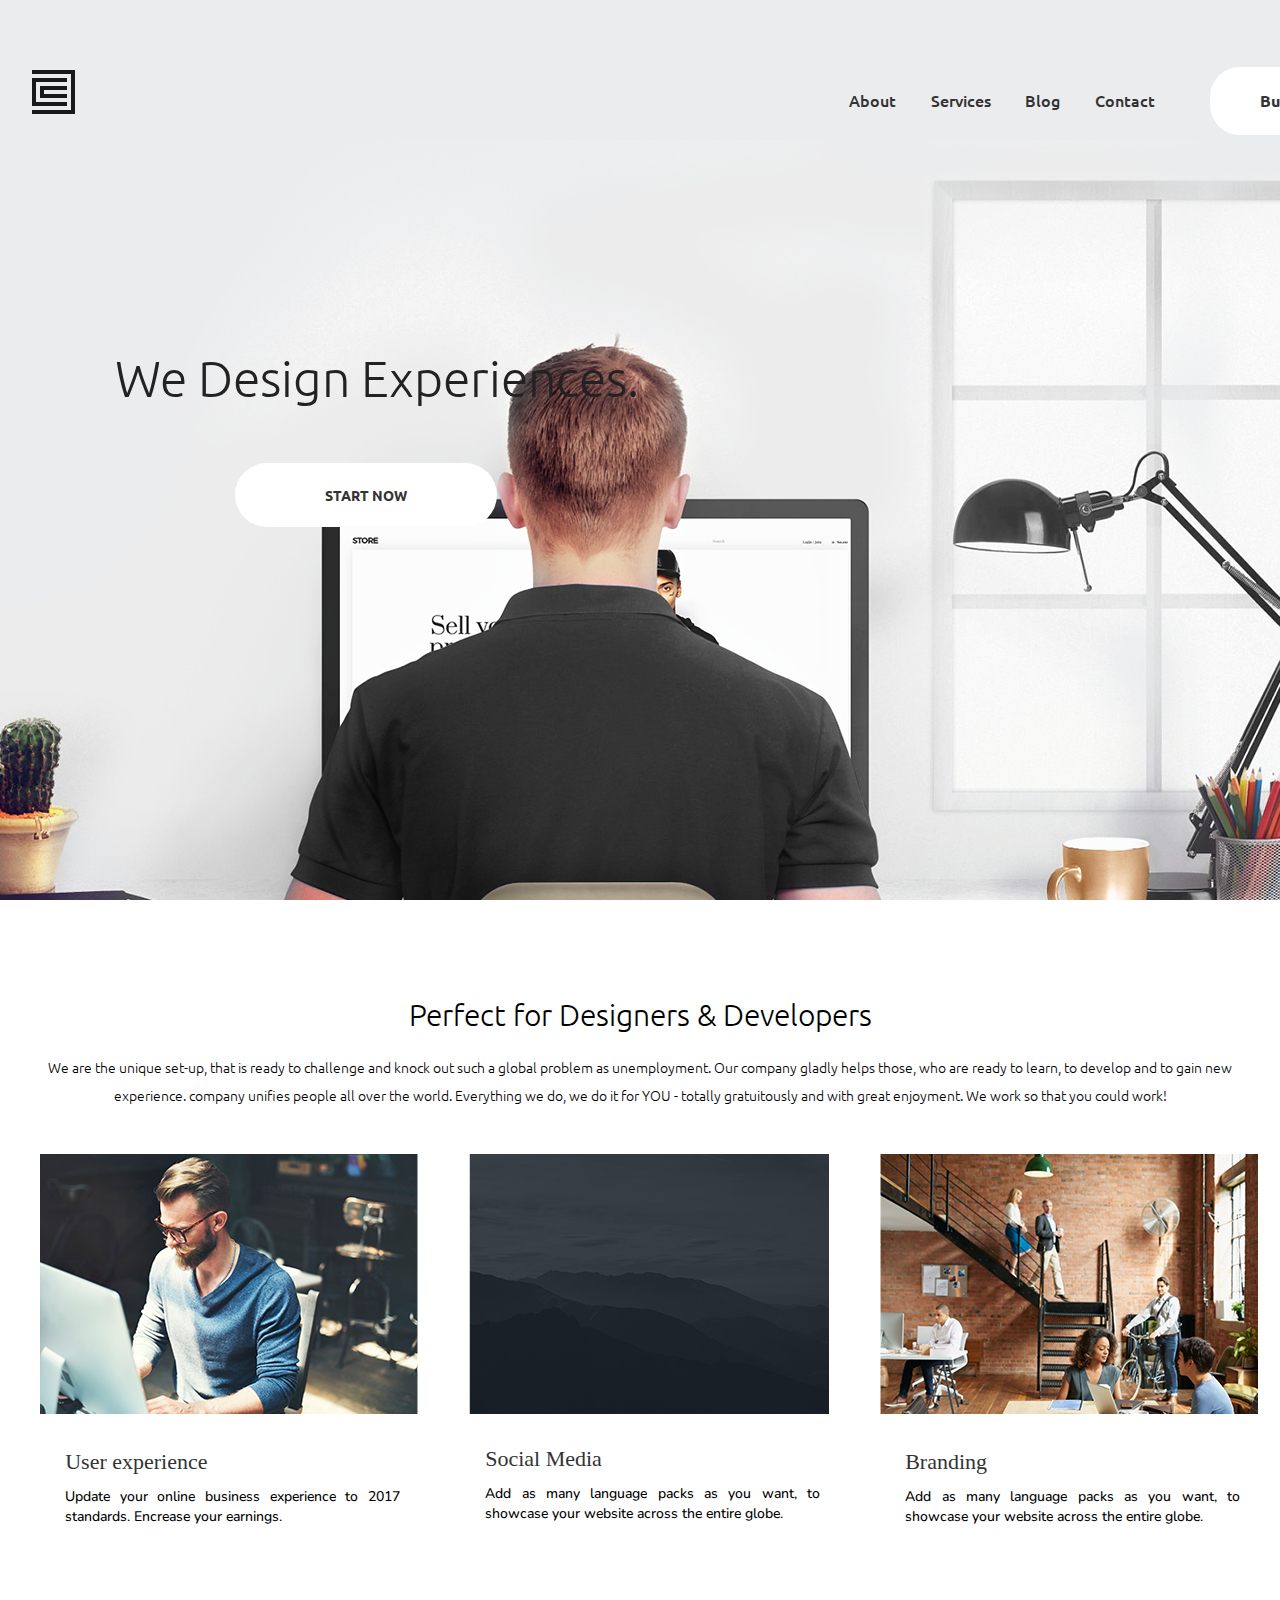
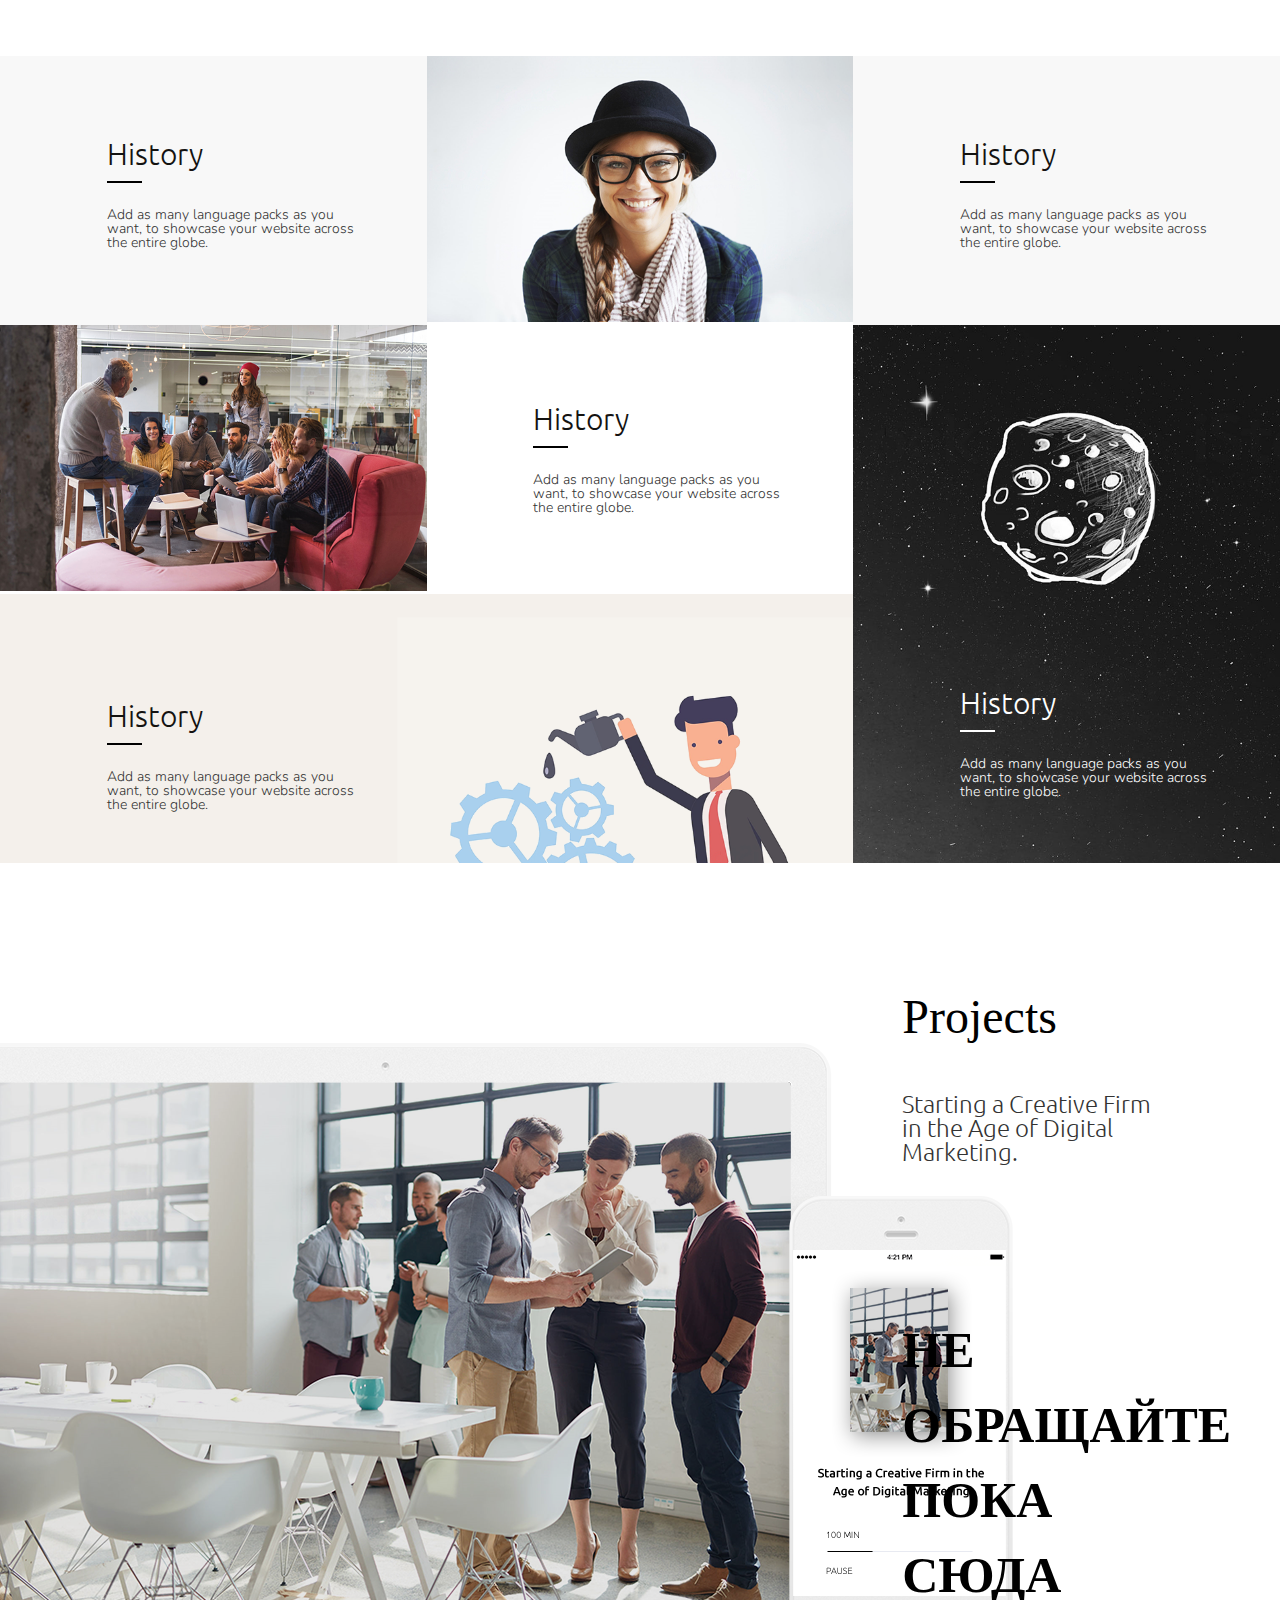
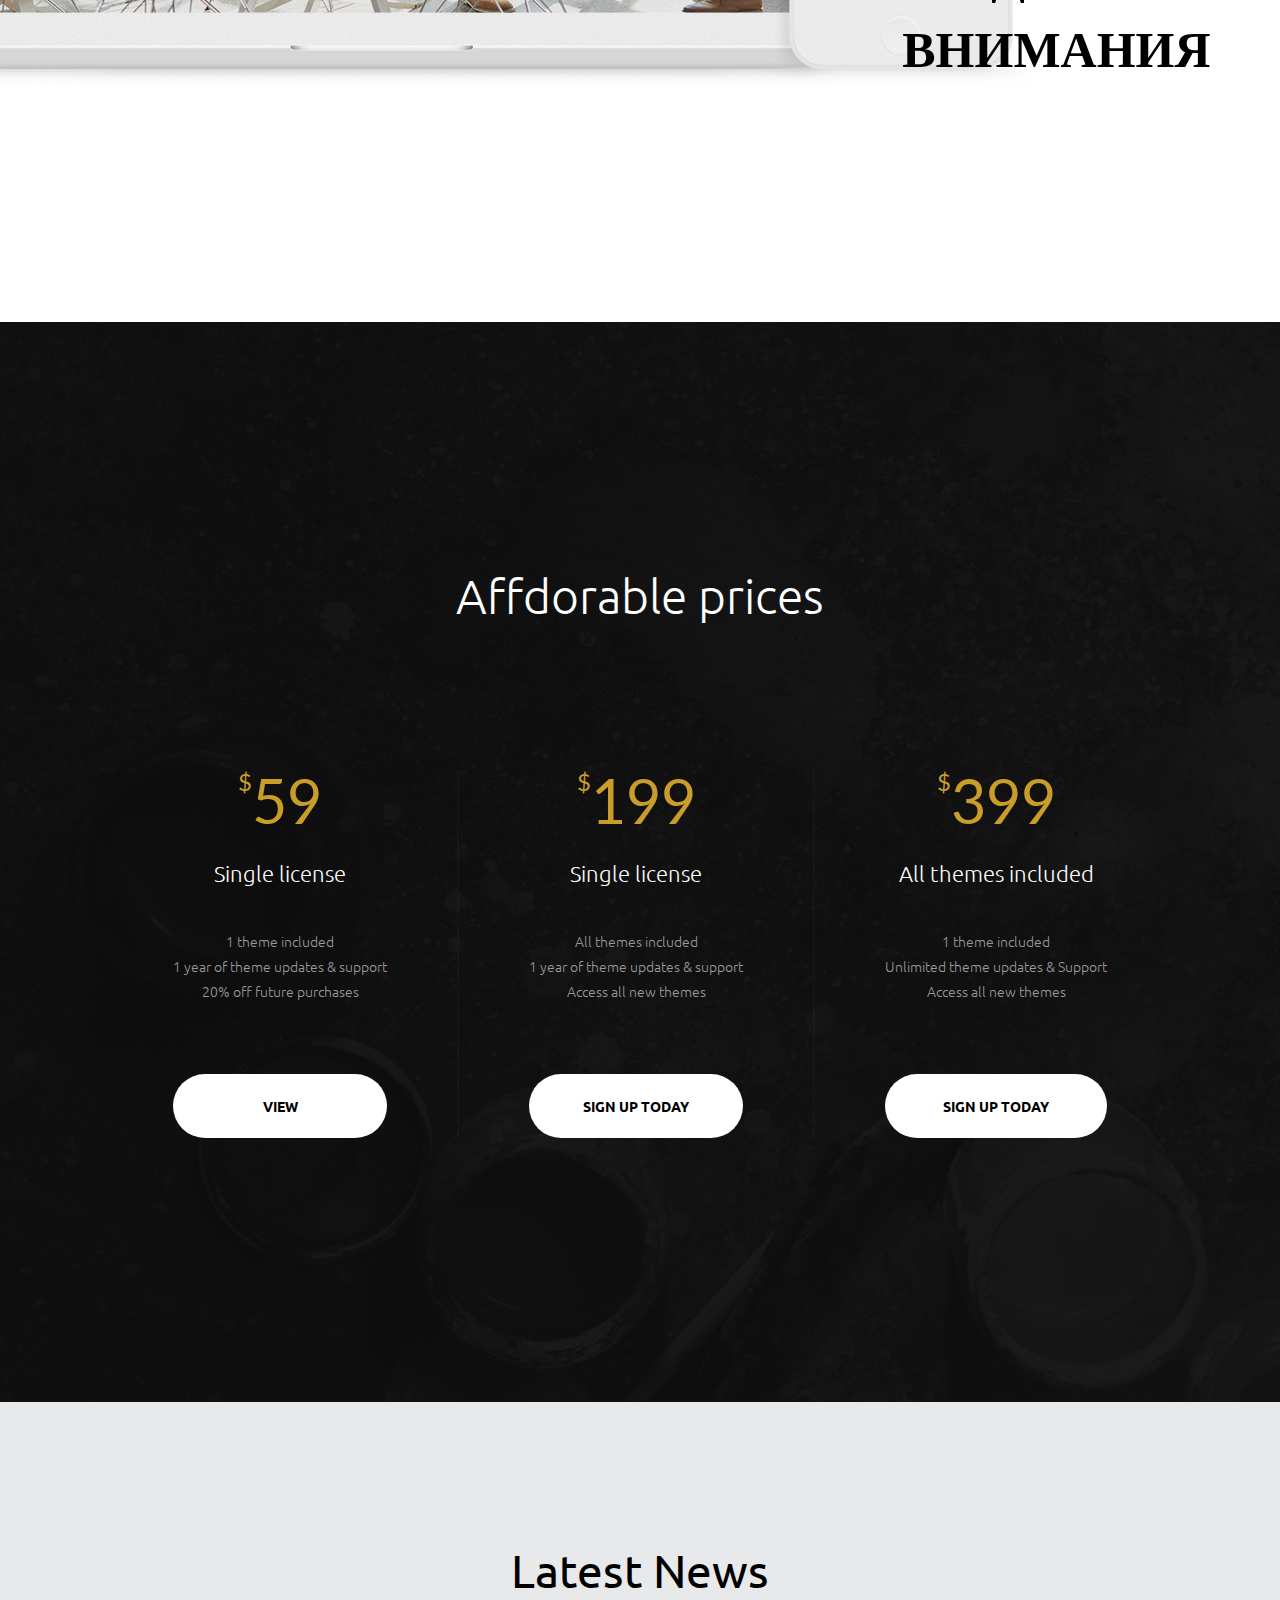
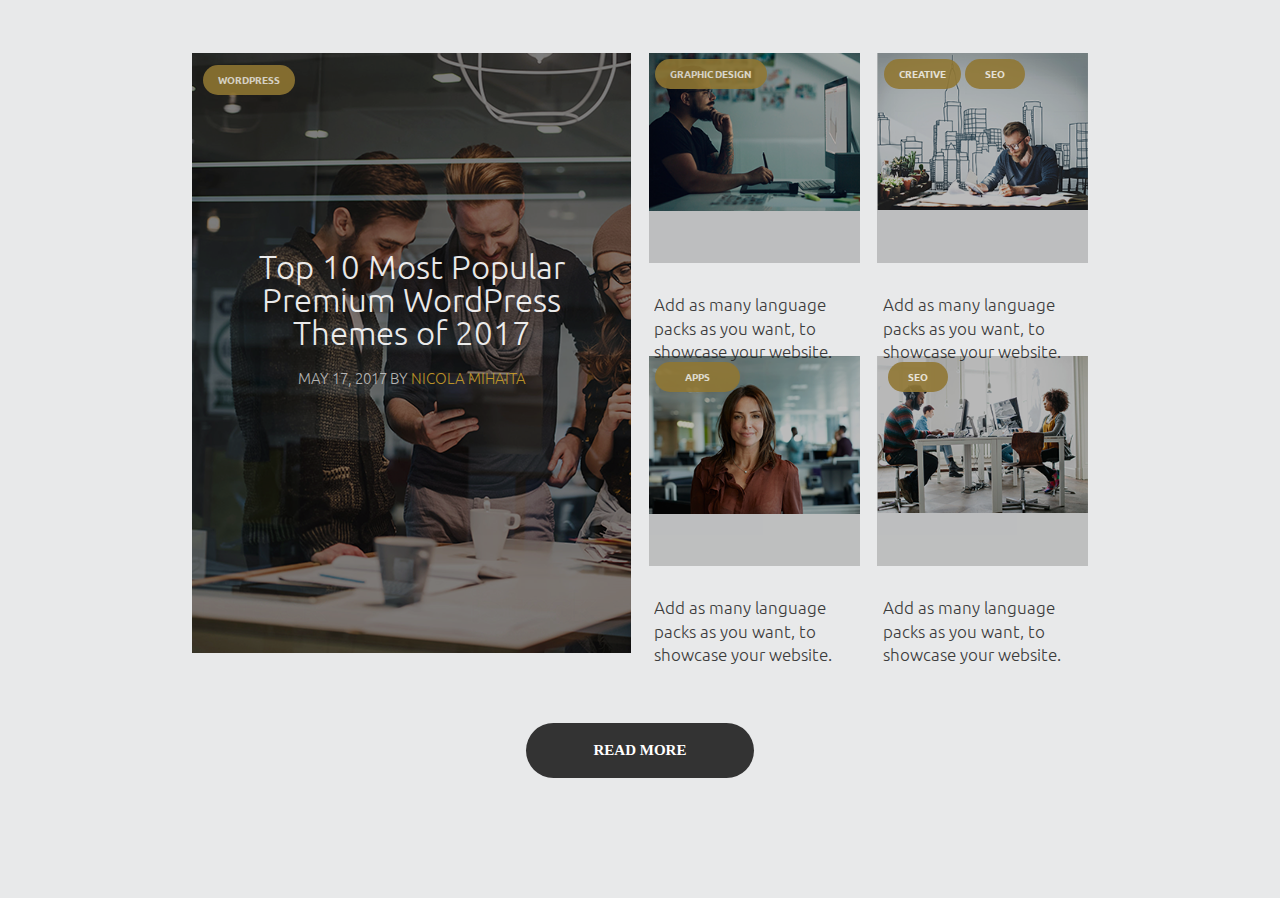
==== HM7/index.html @ 52993ed0 "Add files via upload" ====
<!DOCTYPE html>
<html lang="en">
<head>
    <meta charset="UTF-8">
    <meta name="viewport" content="width=device-width, initial-scale=1.0">
    <meta http-equiv="X-UA-Compatible" content="ie=edge">
    <title>HM6</title>
    <link rel="stylesheet" href="./style.css">
    <link rel="stylesheet" href="./fonts/trajanpro/trajanpro.css">
    <link href="https://fonts.googleapis.com/css?family=Lato:300|Nunito:300,400|Open+Sans:400,600|Ubuntu:300,400,500,700&display=swap" rel="stylesheet">
</head>
<body>
   <div class="wrapper">
       <header>
            <div class="logo">
                <span><img src="./img/Layer 2785.png"></span>
            </div>
            <div class="menu">
                <ul>
                    <li><a href="#">About</a></li>
                    <li><a href="#">Services</a></li>
                    <li><a href="#">Blog</a></li>
                    <li><a href="#">Contact</a></li>
                </ul>
                <div class="button1">
                    <a href="#">Buy now </a>
                </div>
            </div>
       </header>
       <section class="container2">
           <div class="block"> <h2>We Design Experiences.</h2>
            <div class="btn"><p>START NOW</p></div>
           </div>
       </section>
       <section class="container3">
           <div class="center">
           <h2> Perfect for Designers & Developers</h2>
           <p>We are the unique set-up, that is ready to challenge and knock out such a global problem as unemployment. Our company gladly helps those, who are ready to learn, to develop and to gain new experience. company unifies people all over the world. Everything we do, we do it for YOU - totally gratuitously and with great enjoyment. We work so that you could work!</p>
            <div class="cards">
                <div class="item">
                    <img src="./img/Layer 282.png">
                    <p class="text1">User experience</p>
                    <p class="text2">Update your online business experience to 2017 standards. Encrease your earnings.</p>
                </div>
                <div class="item">
                    <div class="rctngl"><img src="./img/Group 75.png"></div>
                    <p class="text3">Social Media</p>
                    <p class="text2">Add as many language packs as you want, to showcase your website across the entire globe.</p>
                </div>
                <div class="item">
                    <img src="./img/Layer 287.png">
                    <p class="text1">Branding</p>
                    <p class="text2">Add as many language packs as you want, to showcase your website across the entire globe.</p>
                </div>
            </div>
            
        </div>
       </section>
       <section class="container4">
        <div>
            <span> History </span>
            <i> </i>
            <p>Add as many language packs as you want, to showcase your website across the entire globe.</p>
        </div>
        <div> <img src="./img/Girl.png"alt="girl"> </div>
        <div>
            <span> History </span>
            <i> </i>
            <p>Add as many language packs as you want, to showcase your website across the entire globe.</p></div>
        <div> <img src="./img/People.png" width="100%"> </div>
        <div>
            <span> History </span>
            <i> </i>
            <p>Add as many language packs as you want, to showcase your website across the entire globe.</p></div>
        <div class="item6"> <span> History </span>
            <i> </i>
            <p>Add as many language packs as you want, to showcase your website across the entire globe.</p></div> 
        <div class="item7"> 
            <span> History </span>
            <i> </i>
            <p>Add as many language packs as you want, to showcase your website across the entire globe.</p> </div>
    </section>
       <section class="container5">
        <div class="content">
            <div class="left"><img src="./img/Group 54.png"></div>
            <div class="right"> 
                <h2> Projects</h2>
                <p class="text1">Starting a Creative Firm in the
                    Age of Digital Marketing.</p>
                <div class="km"><p>НЕ ОБРАЩАЙТЕ ПОКА СЮДА ВНИМАНИЯ</p></div>
            </div>
        </div>
       </section>
       <section class="container6">
            <h2>Affdorable prices</h2>
         <div class="content">
            <div class="cont"> <p class="text1"> <span class="style1">$</span>59</p>
                <p class="text2"> Single license</p>
                <p class="text3">1 theme included<br>
                    1 year of theme updates & support<br>
                    20% off future purchases</p>
                    <div class="btn1"><p>VIEW</p></div>
            </div>
            <div class="cont"> <p class="text1"> <span class="style1">$</span>199</p>
                <p class="text2"> Single license</p>
                <p class="text3">All themes included<br>
                    1 year of theme updates & support<br>
                    Access all new themes</p>
                    <div class="btn2"><p>SIGN UP TODAY</p></div>
            </div>
            <div class="cont2"> <p class="text1"> <span class="style1">$</span>399</p>
                <p class="text2"> All themes included</p>
                <p class="text3">1 theme included<br>
                    Unlimited theme updates & Support<br>
                    Access all new themes</p>
                    <div class="btn2"><p>SIGN UP TODAY</p></div>
            </div>
        </div>
       </section>
       <section class="container7">
           <h2>Latest News</h2>
           <div class="grid1">
               <aside class="item1">
                    <div class="frontground">
                        <div class="tag1"><p> WORDPRESS</p> </div>
                        <h3>Top 10 Most Popular Premium WordPress Themes of 2017</h3>
                        <p class="text2">may 17, 2017 by <span class="nicola"> nicola mihaita</span></p>
                    </div></aside>
                <aside class="item2">
                    <div class="frontground2">
                        <div class="tag2"><p> GRAPHIC DESIGN</p> </div>
                    </div>
                    <p class="text3"> Add as many language packs as you want, to showcase your website. </p>
                </aside>
                <aside class="item3">
                    <div class="frontground2">
                        <div class="flex1">
                        <div class="tag2"><p> CREATIVE</p> </div>
                        <div class="tag3"><p> SEO</p> </div>
                        </div>
                    </div> 
                    <p class="text3"> Add as many language packs as you want, to showcase your website. </p>
                </aside>
                <aside class="item4">
                    <div class="frontground2"> 
                        <div class="tag4"><p> APPS</p> </div>
                    </div> 
                    <p class="text3"> Add as many language packs as you want, to showcase your website. </p>
                </aside>
                <aside class="item5">
                    <div class="frontground2"> 
                        <div class="tag3"><p> SEO</p> </div>   
                    </div> 
                    <p class="text3"> Add as many language packs as you want, to showcase your website. </p>
                </aside>
           </div>
           <div class="btn1"><p>READ MORE</p></div>
       </section>
    </div>
</body>
</html>
---- HM7/style.css ----
/*RESET.CSS*/

html, body, div, span, applet, object, iframe,
h1, h2, h3, h4, h5, h6, p, blockquote, pre,
a, abbr, acronym, address, big, cite, code,
del, dfn, em, img, ins, kbd, q, s, samp,
small, strike, strong, sub, sup, tt, var,
b, u, i, center,
dl, dt, dd, ol, ul, li,
fieldset, form, label, legend,
table, caption, tbody, tfoot, thead, tr, th, td,
article, aside, canvas, details, embed, 
figure, figcaption, footer, header, hgroup, 
menu, nav, output, ruby, section, summary,
time, mark, audio, video {
	margin: 0;
	padding: 0;
	border: 0;
	font-size: 100%;
	font: inherit;
	vertical-align: baseline;
}
/* HTML5 display-role reset for older browsers */
article, aside, details, figcaption, figure, 
footer, header, hgroup, menu, nav, section {
	display: block;
}
body {
	line-height: 1;
}
ol, ul {
	list-style: none;
}
blockquote, q {
	quotes: none;
}
blockquote:before, blockquote:after,
q:before, q:after {
	content: '';
	content: none;
}
table {
	border-collapse: collapse;
	border-spacing: 0;
}


/*END RESET.CSS*/

h1{
    font-family: 'Trajan Pro';
}
.wrapper{
	max-width: 1920px;
	width: 100%;
	margin: 0 auto;
}
header{
	height: 140px;
	background-color: #ebecee;
	width: 100%;

}
header ul{
	display: flex;
	justify-content: space-around;
	width: 340px;
	text-align: center;
}
header .menu ul li a{
	text-decoration: none;
	color: #333333;
	font-family: 'Ubuntu', sans-serif;
	font-size: 16px;
	font-weight: 500;
}
header .button1 a{
	text-decoration: none;
	color: #333333;
	font-size: 16px;
	font-weight: 700;
	font-family: 'Ubuntu', sans-serif;
	padding: 26px 50px;
	background-color: white;
	border-radius: 30px ;
	position: relative;
	top:-25px;
	text-align: center;
	white-space: nowrap;
}
header .button1, header .logo, header .menu{
	display: inline-flex;
}
header .logo{
	margin-top: 70px;
	margin-left: 2.5%;
}
header .menu{
	margin-left: 65%;
	position: relative;
	top: -25px;
}
header .button1{
	margin-left: 3vw;
	top: -25px;
}
header .button1 :hover{
	cursor: pointer;
	background-color: rgba(188, 179, 221, 0.7);
}
.container2{
	background-image: url('./img/Layer\ 502.png');
	height: calc(100vh - 140px);
	background-repeat: no-repeat;
	background-position-x: 100%;
	background-color: #ebecee;
}
.container2 .block{
	position: relative;
	top: 28%;
	left:9%;
	width: 50%;
}
.container2 h2{
	font-size: 50px;
	font-weight: 100;
	font-family: 'Ubuntu';
	color: #222222;

}
.container2 p{
	width: fit-content;
	font-size: 14px;
	font-weight: bold;
	font-family: 'Ubuntu';
	background-color: white;
	margin: 60px 0 0 120px;
	padding: 25px 90px;
	text-align: center;
	border-radius: 40px;
	color: #333333
}
.container2 .btn :hover{
	cursor: pointer;
	background-color: rgba(188, 179, 221, 0.7);
}
.center{
	max-width: 1200px;
	width: 100%;
	margin: 0 auto;
}
.container3 h2{
	margin-top: 100px;
	font-weight: 300;
	font-size: 30px;
	font-family: 'Ubuntu', sans-serif;
	text-align: center;
}
.container3 p{
	margin-top: 23px;
	font-family: 'Ubuntu', sans-serif;
	font-weight: 300;
	text-align: center;
	font-size: 14px;
	color: black;
	line-height: 2;
}
.container3 .cards{
	display: flex;
	justify-content: space-between;
	margin-top: 45px;
	
}
.container3 .cards .text1{
	color: #333333;
	font-family: 'Ubuntu light';
	font-size: 22px;
	text-align: start;
	margin-left: 7%;
	margin-bottom: -20px;
}
.container3 .cards .text2{
	font-family: 'Nunito';
	font-size: 14px;
	font-weight: 500;
	text-align: justify;
	margin-left: 7%;
	line-height: 1.4;
	color: #000000;
}
.container3 .cards .text3{
	color: #333333;
	font-family: 'Ubuntu light';
	font-size: 22px;
	text-align: start;
	margin-left: 7%;
	margin-bottom: -20px;
}
.container3 .item{
width: 30%;
}
.container3 .rctngl{
	background-image: url(./img/Layer\ 2781.png);
	height: 260px;
	width: 100%;
	background-repeat: no-repeat;
	text-align: center;
	
	margin-left: 2.5%;
}
.container3 .rctngl img{
	opacity: 0;
	padding: 75px 120px;
	
}
.container3 .rctngl :hover{
	opacity: 1;
	cursor: pointer;
}
.container5{
	margin-top: 100px;
	background-color: #ffffff;
}
.container5 .content{
	display: inline-flex;
}

.container5 .content .right{
	
	width: 20%;
	margin-left: -30px;
}
.container5 .content .right .text1{
	font-size: 24px;
	font-family: 'Ubuntu';
	font-weight: 100;
	color: #333333;
	margin-top: 50px;
}
.container5 .content .right h2{
	font-size: 48px;
	margin-bottom: 10px;
}
.container5 .content .left{
	width: 70%;
	margin-top: 50px;
}
.container5 .right .km{
	font-size: 50px;
	margin-top: 150px;
	line-height: 1.5;
	width: 65%;
	font-weight: bold;
}
.container6{
	background-image: url(./img/Layer\ 292.png);
	width: 100%;
	height: 120vh;
	margin-top: 230px;
}
.container6 h2{
	font-family: 'Ubuntu';
	font-size: 48px;
	color: white;
	text-align: center;
	padding-top: 250px;
	font-weight: 100;
}
.container6 .content{
	color: white;
	margin: 150px 0 350px 0;
	display: inline-flex;
	justify-content: center;
	width: 100%;
}
.container6 .cont{
	padding: 0 70px;
	border-right: rgba(255, 255, 255, 0.025) 2px solid;
}
.container6 .cont2{
	padding: 0 70px;
}
.container6 .text1{
	font-size: 46pt;
	color: #c89d28;
	font-family: 'Lato';
	text-align: center;
}
.container6 .style1{
	font-size: 18pt;
	vertical-align: top;
}
.container6 .text2{
	font-size: 22px;
	color: #ffffff;
	font-family: 'Ubuntu';
	text-align: center;
	font-weight: 100;
	margin-top: 30px;
	margin-bottom: 45px;

}
.container6 .text3{
	font-size: 14px;
	color: #999999;
	font-family: 'Ubuntu';
	text-align: center;
	font-weight: 100;
	line-height: 1.8;
}
.container6 .btn1 p{
	font-size: 14px;
	color: #000000;
	font-family: 'Ubuntu';
	text-align: center;
	font-weight: 900;
	background-color: white;
	border-radius: 32px;
	padding: 25px 80px;
	margin-top: 70px;
}
.container6 .btn2 p{
	font-size: 14px;
	color: #000000;
	font-family: 'Ubuntu';
	text-align: center;
	font-weight: 900;
	background-color: white;
	border-radius: 32px;
	padding: 25px 40px;
	margin-top: 70px;
}
.container6 .btn1 :hover{
	cursor: pointer;
	background-color: #c89d28;
}
.container6 .btn2 :hover{
	cursor: pointer;
	background-color: #c89d28;
}
.container4{
	display: grid;
	grid-template-columns: 1fr 1fr 1fr;
	grid-template-rows: 1fr 1fr 1fr;
	margin: 130px 0;
	
}
.container4 .item6{
	background-image: url(./img/Layer\ 523.png);
	background-repeat: no-repeat;
	background-size: cover;
	grid-column: 3/4;
	grid-row: 2/4;
	margin: 0;
}
.container4 .item7{
	background-image: url(./img/gold.png);
	background-repeat: no-repeat;
	background-size: cover;
	grid-column: 1/3;
	grid-row: 3/4;
	margin: 0;
}
.container4 div:first-child{
	background-color: #f8f8f8;
	background-size: contain;
	margin: 0;
	padding-top: 19.5%;
}
.container4 div:nth-child(3){
	background-color: #f8f8f8;
	background-size: contain;
	margin: 0;
	padding-top: 19.5%;
}
.container4 div img{
	max-width: 100%;
}
.container4 div{
	margin: auto;
}
.container4 div span{
	margin-left:25%;
	font-family: 'Ubuntu';
	font-weight: 300;
	font-size: 30px;
	color: #141311;
}
.container4 div i{
	display: block;
	width: 35px;
	height: 2px;
	background-color: #000000;
	margin-left: 25%;
	margin-top: 12px;
}
.container4 div p{
	font-family: "Nunito", 'Sans-serif';
	font-weight: 300;
	font-size: 14px;
	color: #333333;
	width: 60%;
	margin-left: 25%;
	margin-top: 25px;
}
.container4 .item7 p{
	margin-left: 12.5%;
	width: 30%;
}
.container4 .item7 span{
	margin-left: 12.5%;
	display: block;
	margin-top: 12.5%;
}
.container4 .item6 span{
	color:#ffffff;
	margin-top: 85%;
	width: 50%;
	display: block;
}
.container4 .item7 i{
	margin-left: 12.5%;
}
.container4 .item6 p{
	color: white;
}
.container4 .item6 i{
	background-color: white;
}
.container7{
	background-color: #e8e9ea;
	padding-top: 145px;
}
.container7 h2{
	font-size: 46px;
	margin-bottom: 60px;
	font-family: 'Ubuntu';
	font-family: 100;
	text-align: center;

}
.container7 .grid1{
	display: grid;
	grid-template-columns: 1fr 1fr 1fr 1fr;
	grid-template-rows: 1fr 1fr;
	max-width: 70%;
	text-align: center;
	margin: 0 auto;
	grid-column-gap: 2%;
	grid-row-gap: 1%;
}
.container7 .grid1 .item1{
	grid-column: 1/3;
	grid-row: 1/3;
	background-image: url(./img/Layer\ 294.png);
	background-size: cover;
	background-repeat: no-repeat;
	margin: 0;
	height: 600px;
	width: 100%;
}
.container7 .frontground{
	width: 100%;
	height: 100%;
	opacity: 0.9;
	background-color: rgba(0, 0, 0, 0.2);
}
.container7 .frontground2{
	width: 100%;
	height: 210px;
	opacity: 0.9;
	background-color: rgba(0, 0, 0, 0.2);
}
.container7 .frontground2 .flex1{
	display: flex;
	position: relative;
	top: 3%;
	justify-content: flex-start;
}
.container7 .grid1 .item2{
	background: url(./img/Layer\ 295.png);
	background-size: contain;
	background-repeat: no-repeat;
	margin: 0;
	width: 100%;
	height: 100%;
}
.container7 .grid1 .item3{
	background: url(./img/Layer\ 297.png);
	background-size: contain;
	background-repeat: no-repeat;
	margin: 0;
}
.container7 .grid1 .item4{
	background: url(./img/Layer\ 298.png);
	background-size: contain;
	background-repeat: no-repeat;
	margin: 0;
}
.container7 .grid1 .item5{
	background: url(./img/Layer\ 296.png) no-repeat;
	margin: 0;
	background-size: contain;
	
}
.container7 .grid1 .frontground .tag1{
	position: relative;
	top: 2%;
	left: 2%;
	width:fit-content;
}
.container7 .grid1 .frontground .tag1 p{
	background-color: #8d7431;
	background-size: contain;
	padding: 10px 15px;
	border-radius: 20px;
	color: #e8e3d6;
	font-size: 10px;
	font-weight: bold;
	font-family: 'Ubuntu';
	position: relative;
	top: 2%;
	left: 2%;
}
.container7 .grid1 .frontground2 .tag2{
	width:fit-content;
	position: relative;
	top: 3%;
	left: 3%;
}
.container7 .grid1 .frontground2 .tag2 p{
	background-color: #8d7431;
	background-size: contain;
	padding: 10px 15px;
	border-radius: 20px;
	color: #e8e3d6;
	font-size: 10px;
	font-weight: bold;
	font-family: 'Ubuntu';
}
.container7 .grid1 .frontground2 .tag3{
	width:fit-content;
	position: relative;
	top: 3%;
	left: 5%;
}
.container7 .grid1 .frontground2 .tag3 p{
	background-color: #8d7431;
	background-size: contain;
	padding: 10px 20px;
	border-radius: 20px;
	color: #e8e3d6;
	font-size: 10px;
	font-weight: bold;
	font-family: 'Ubuntu';
}
.container7 .grid1 .frontground2 .tag4{
	width:fit-content;
	position: relative;
	top: 3%;
	left: 3%;
}
.container7 .grid1 .frontground2 .tag4 p{
	background-color: #8d7431;
	background-size: contain;
	padding: 10px 30px;
	border-radius: 30px;
	color: #e8e3d6;
	font-size: 10px;
	font-weight: bold;
	font-family: 'Ubuntu';
}
.container7 .grid1 h3{
	font-size: 33px;
	color: white;
	font-family: 'Ubuntu';
	font-weight: 100;
	width: 75%;
	text-align: center;
	margin: auto;
	padding-top: 38%;
}
.container7 .grid1 .text2{
	font-size: 11pt;
	color: #c1c1c1;
	font-family: 'Ubuntu';
	font-weight: 100;
	width: 63%;
	text-align: center;
	margin: auto;
	padding-top: 5%;
	text-transform: uppercase;
}
.container7 .grid1 .text3{
	font-size: 17px;
	color: #333333;
	font-family: 'Ubuntu';
	font-weight: 100;
	width: 95%;
	text-align: start;
	margin: auto;
	position: relative;
	top: 10%;
	line-height: 1.4;
	opacity: 0.95;
}
.container7 .btn1{
	margin-top: 70px;
	width: 100%;
	text-align: center;
	padding-bottom: 120px;
}
.container7 .btn1 p{
	font-size: 15px;
	background-color: #333333;
	padding: 20px 50px;
	border-radius: 30px;
	color: white;
	width: 10%;
	margin: 0 auto;
	font-weight: bold;
}
.container7 .grid1 .text2 .nicola{
	color: #c89d28
}
.container7 .grid1 aside :hover{
	cursor: pointer;
	opacity: 1;
	background-color: rgba(255, 255, 255, 0);
}

.container7 .btn1 :hover{
	background-color: #494444;
	cursor: pointer;
}
.container7 p.text3:hover{
	color: black;
}
.container7 .grid1 .tag1 p:hover, .container7 .grid1 .tag2 p:hover, .container7 .grid1 .tag3 p:hover,.container7 .grid1 .tag4 p:hover{
	background-color: #9e7b1b;
	color: black;
	opacity: 0.8;
}
---- HM7/fonts/trajanpro/trajanpro.css ----
@font-face {
    font-family: 'Trajan Pro';
    font-style: normal;
    font-weight: normal;
    src: local('Trajan Pro'), url('./trajanpro.woff') format('woff');
    }
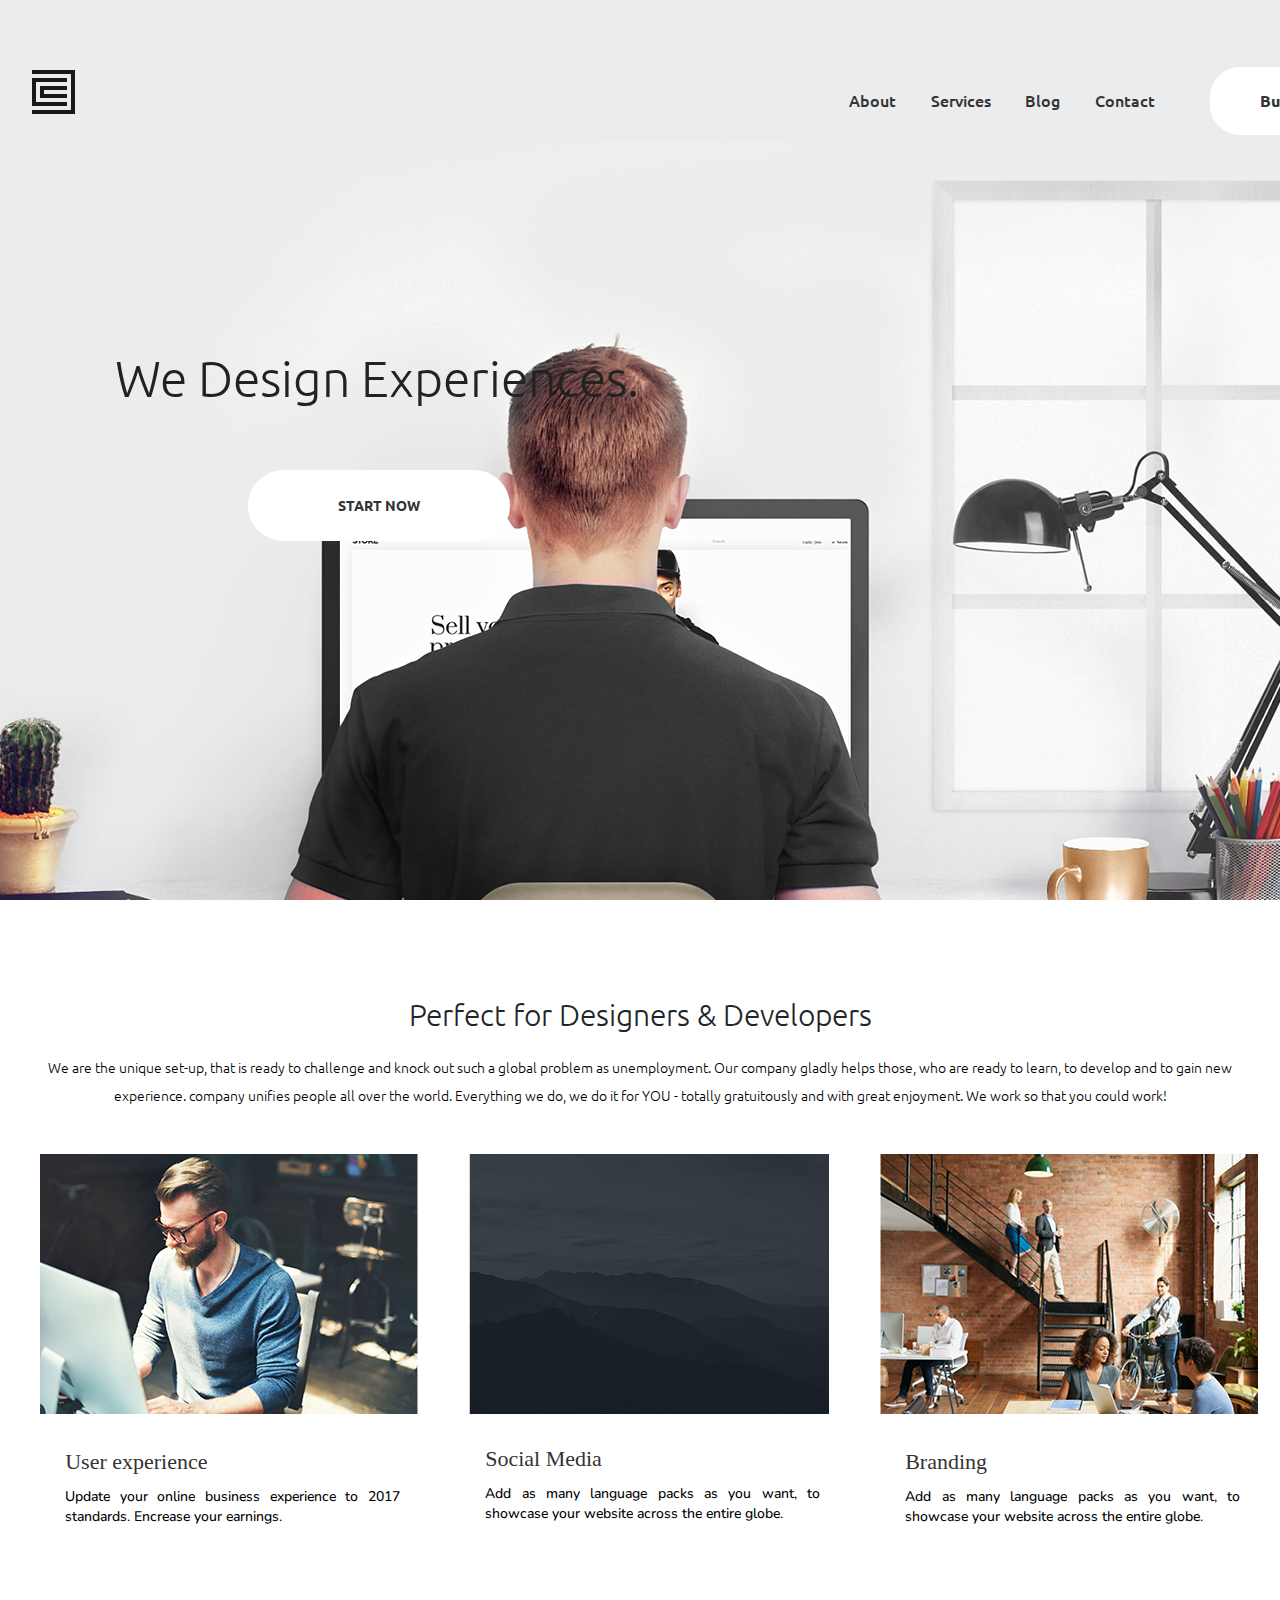
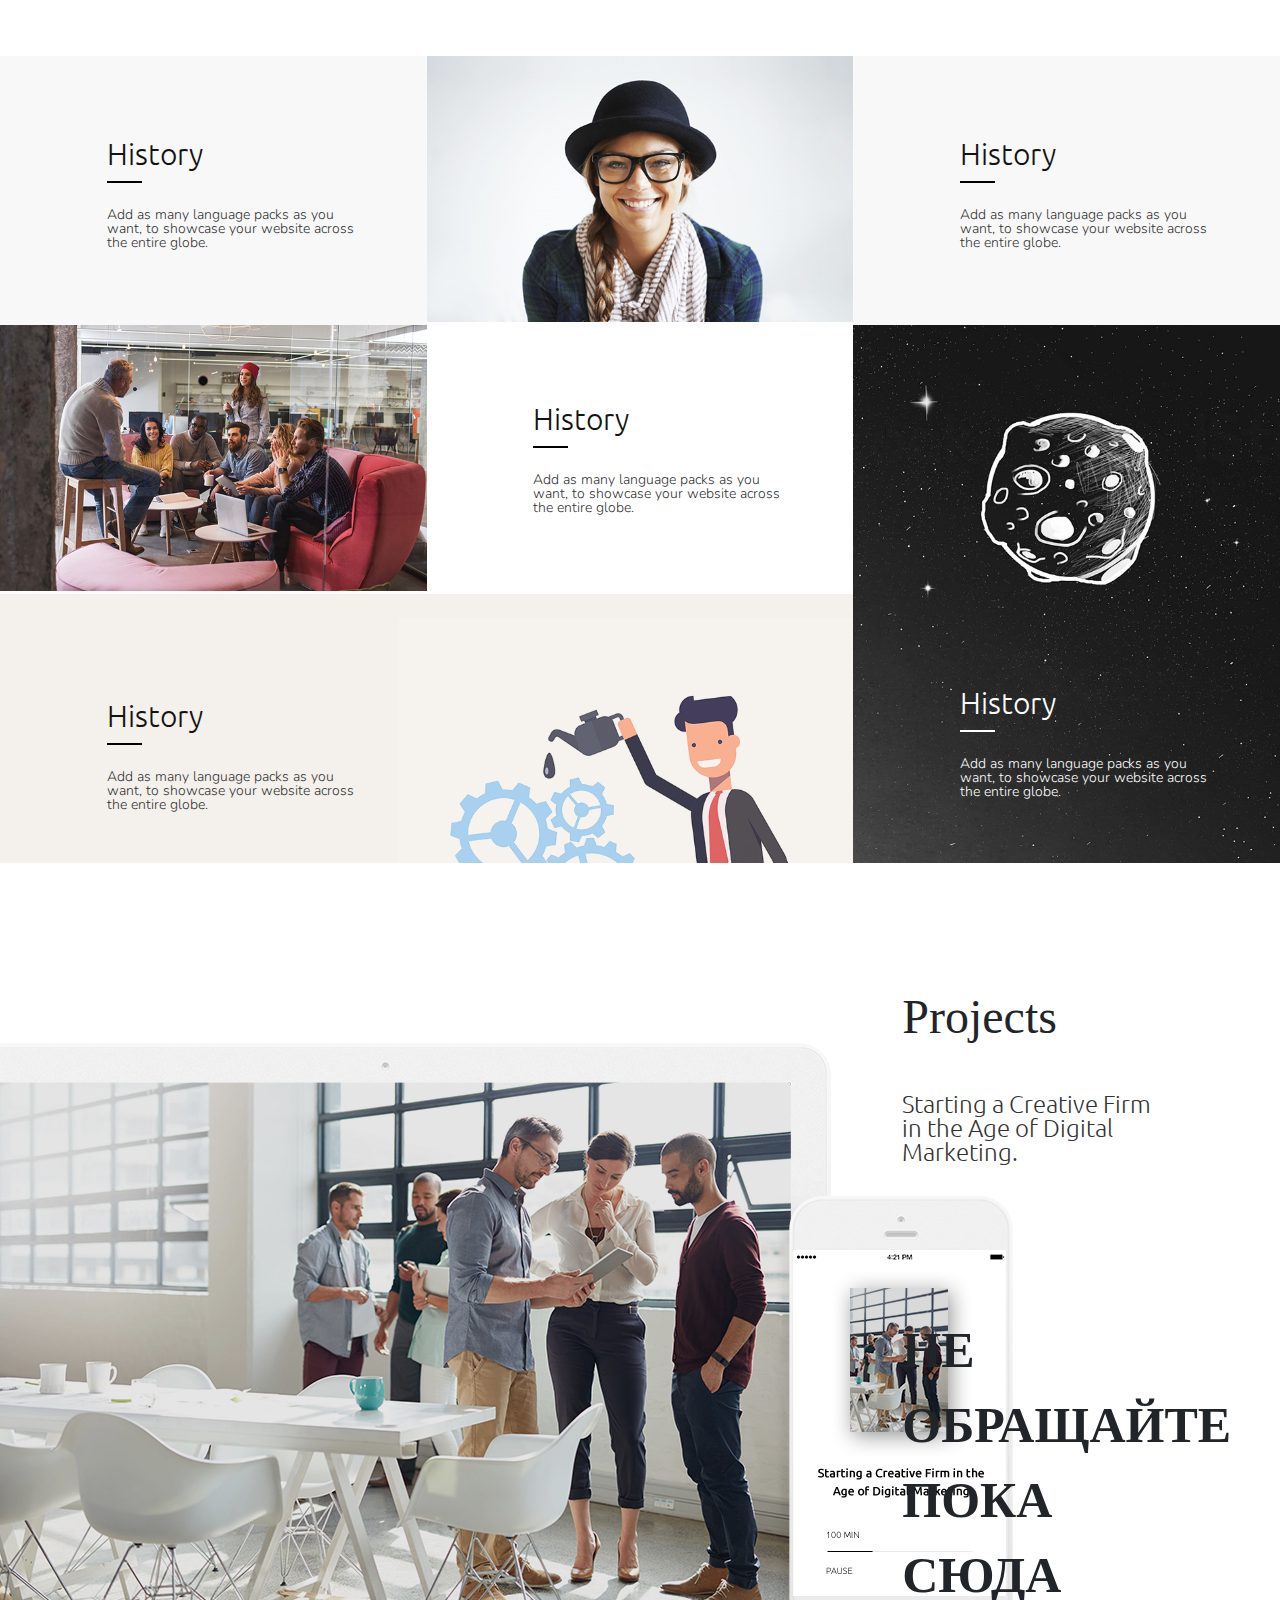
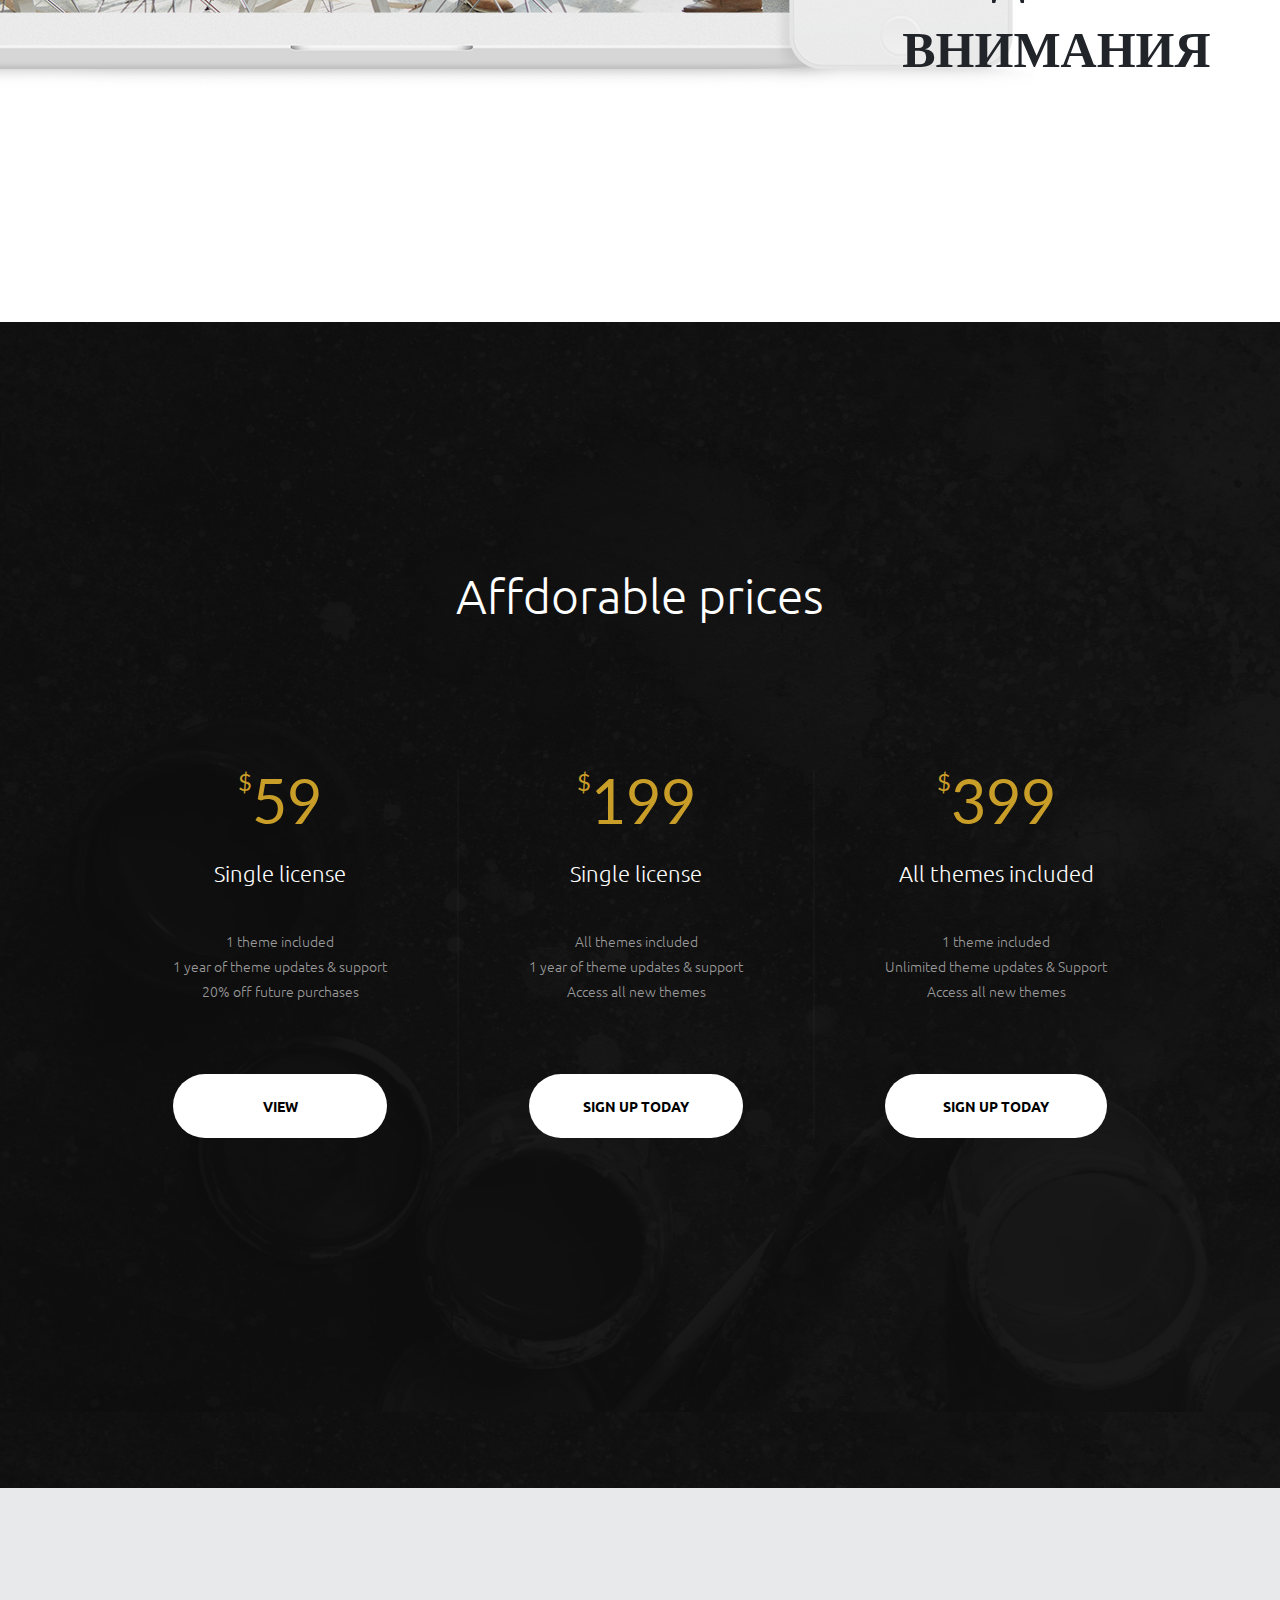
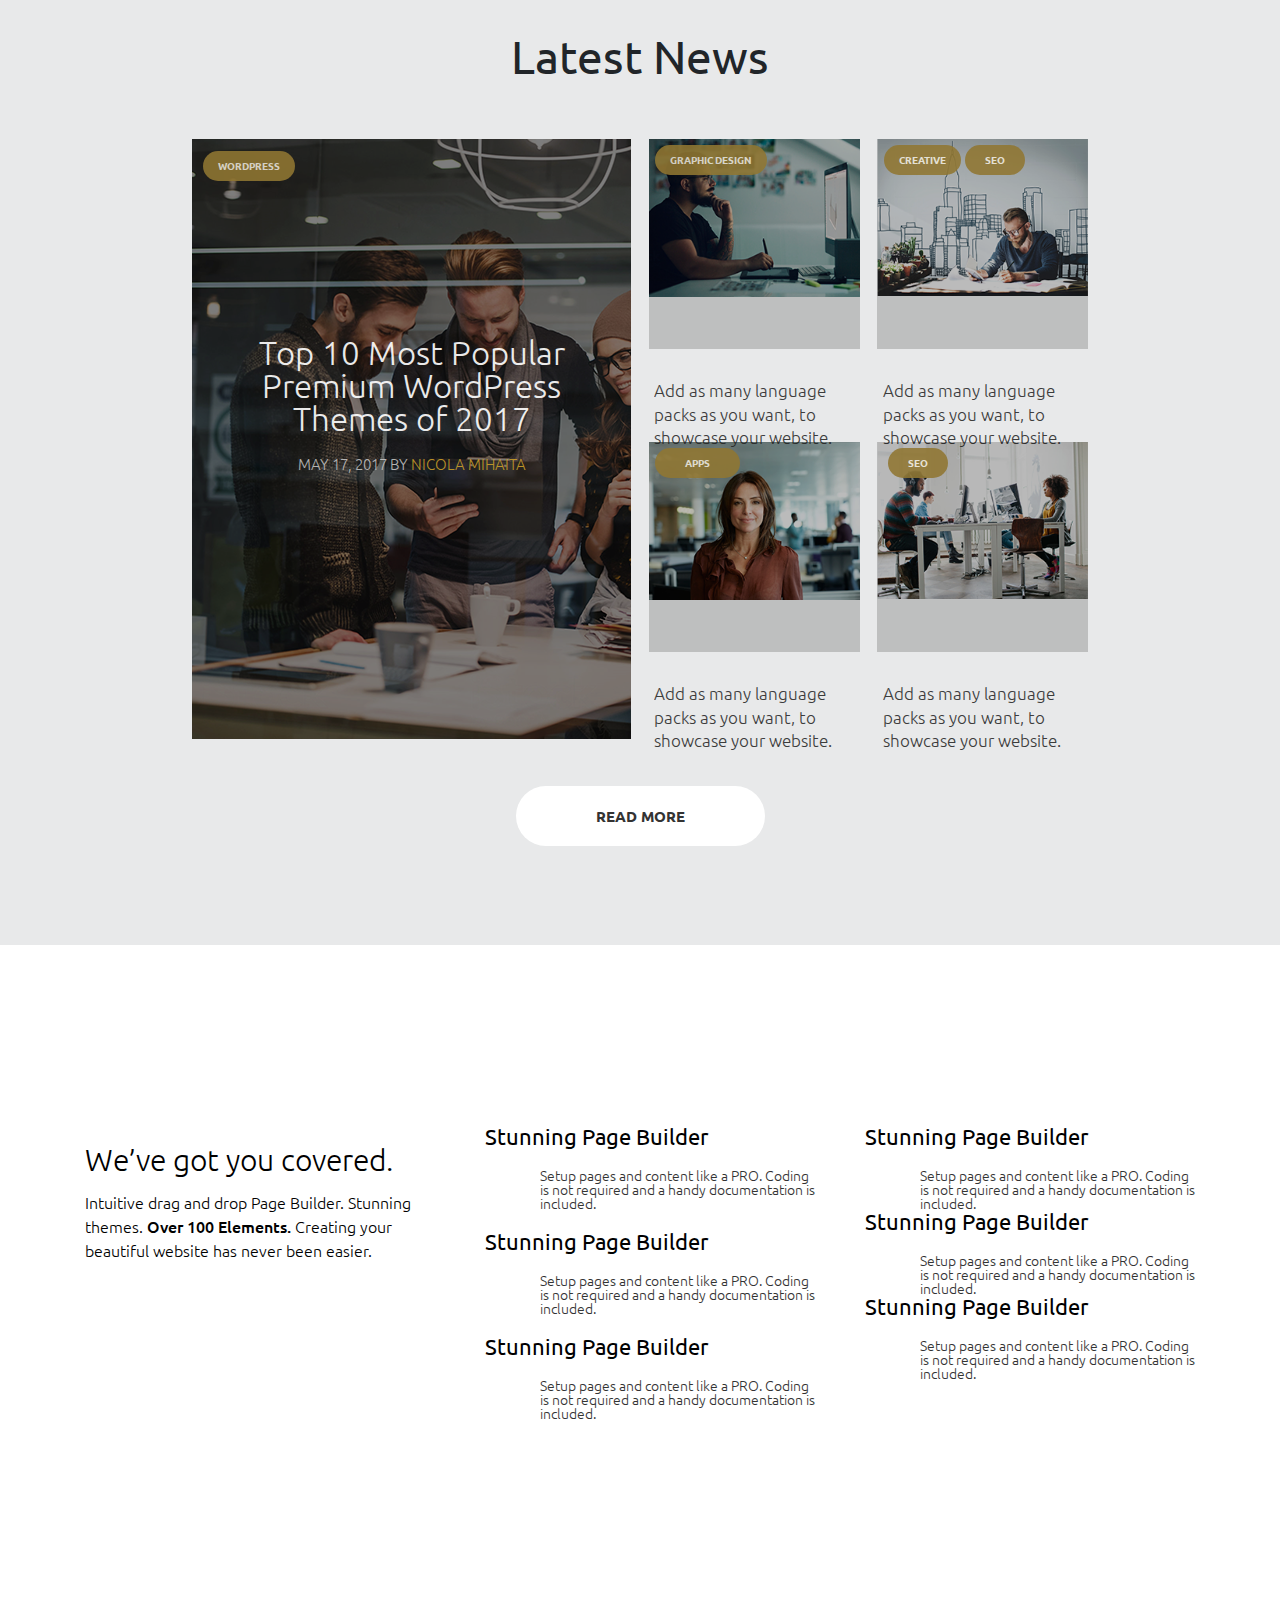
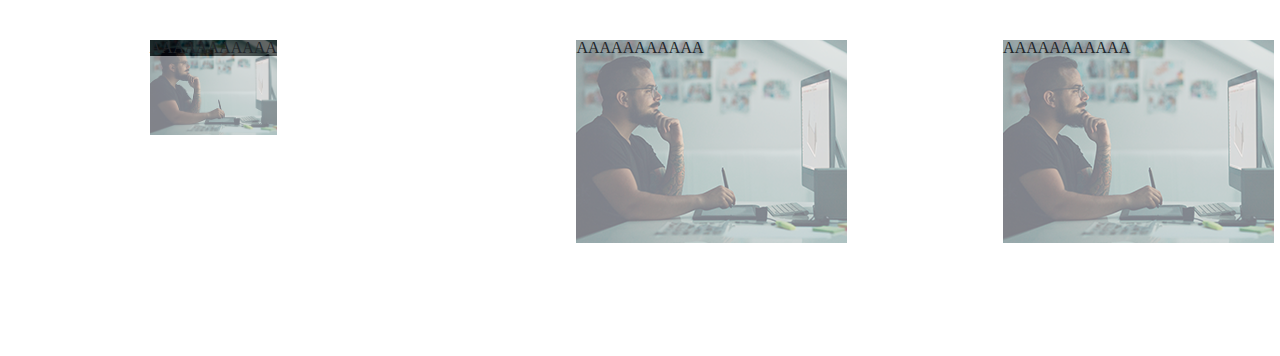
==== commit cdfe9a4c: "Add files via upload" ====
--- a/HM7/index.html
+++ b/HM7/index.html
@@ -5,6 +5,8 @@
     <meta name="viewport" content="width=device-width, initial-scale=1.0">
     <meta http-equiv="X-UA-Compatible" content="ie=edge">
     <title>HM6</title>
+    <link rel="stylesheet" href="https://stackpath.bootstrapcdn.com/bootstrap/4.4.1/css/bootstrap.min.css" integrity="sha384-Vkoo8x4CGsO3+Hhxv8T/Q5PaXtkKtu6ug5TOeNV6gBiFeWPGFN9MuhOf23Q9Ifjh" crossorigin="anonymous">
+    <link rel="stylesheet" href="./all.css">
     <link rel="stylesheet" href="./style.css">
     <link rel="stylesheet" href="./fonts/trajanpro/trajanpro.css">
     <link href="https://fonts.googleapis.com/css?family=Lato:300|Nunito:300,400|Open+Sans:400,600|Ubuntu:300,400,500,700&display=swap" rel="stylesheet">
@@ -154,8 +156,74 @@
                     <p class="text3"> Add as many language packs as you want, to showcase your website. </p>
                 </aside>
            </div>
-           <div class="btn1"><p>READ MORE</p></div>
+           <div class="btn1"><a href="#">READ MORE</a></div>
+       </section>
+       <section class="container8">
+           <div class="center">
+               <div class="container">
+                   <div class="row">
+                       <div class="left_desc col-xl-4 col-lg-4 col-md-4 col-sm-12 col-12">
+                           <h3>
+                            We’ve got you covered.
+                           </h3>
+                           <p>Intuitive drag and drop Page Builder. Stunning themes. <span>Over 100 Elements.</span> Creating your beautiful website has never been easier.</p>
+                       </div>
+                       <div class="center_desc col-xl-4 col-lg-4 col-md-4 col-sm-6 col-12">
+                            <div>
+                        <i class="fas fa-money-check"></i>
+                        <span class="spans">Stunning Page Builder</span>
+                        <p class="txt">Setup pages and content like a PRO. Coding is not required and a handy documentation is included.</p>
+                            </div>
+                            <div>
+                        <i class="fas fa-money-check"></i>
+                        <span class="spans">Stunning Page Builder</span class="spans">
+                        <p class="txt"> Setup pages and content like a PRO. Coding is not required and a handy documentation is included.</p>
+                            </div>
+                            <div>
+                        <i class="fas fa-money-check"></i>
+                        <span class="spans">Stunning Page Builder</span class="spans">
+                        <p class="txt">Setup pages and content like a PRO. Coding is not required and a handy documentation is included.</p>
+                            </div>
+                       </div>
+                       <div class="right_desc col-xl-4 col-lg-4 col-md-4 col-sm-6 col-12">
+                        <div>
+                            <i class="fas fa-money-check"></i>
+                            <span class="spans">Stunning Page Builder</span class="spans">
+                            <p class="txt">Setup pages and content like a PRO. Coding is not required and a handy documentation is included.</p>
+                                </div>
+                                <div>
+                        <i class="fas fa-money-check"></i>
+                        <span class="spans">Stunning Page Builder</span class="spans">
+                        <p class="txt">Setup pages and content like a PRO. Coding is not required and a handy documentation is included.</p>
+                            </div>
+                            <div>
+                        <i class="fas fa-money-check"></i>
+                        <span class="spans">Stunning Page Builder</span class="spans">
+                        <p class="txt">Setup pages and content like a PRO. Coding is not required and a handy documentation is included.</p>
+                            </div>
+                       </div>
+                   </div>
+               </div>
+           </div>
+       </section>
+       <section class="container9">
+           <div class="block1">
+            <div class="background1"><div class="img1"><img src="./img/Layer 295.png"></div>
+            <p class="text1">AAAAAAAAAAA</p></div>   
+           </div>
+           <div class="block2">
+                <div class="img1"><img src="./img/Layer 295.png"></div>
+                <p class="text1">AAAAAAAAAAA</p>
+           </div>
+           <div class="block3">
+                <div class="img1"><img src="./img/Layer 295.png"></div>
+                <p class="text1">AAAAAAAAAAA</p>
+           </div>
        </section>
     </div>
+    <script src="https://code.jquery.com/jquery-3.4.1.slim.min.js" integrity="sha384-J6qa4849blE2+poT4WnyKhv5vZF5SrPo0iEjwBvKU7imGFAV0wwj1yYfoRSJoZ+n" crossorigin="anonymous"></script>
+    <script src="https://cdn.jsdelivr.net/npm/popper.js@1.16.0/dist/umd/popper.min.js" integrity="sha384-Q6E9RHvbIyZFJoft+2mJbHaEWldlvI9IOYy5n3zV9zzTtmI3UksdQRVvoxMfooAo" crossorigin="anonymous"></script>
+    <script src="https://stackpath.bootstrapcdn.com/bootstrap/4.4.1/js/bootstrap.min.js" integrity="sha384-wfSDF2E50Y2D1uUdj0O3uMBJnjuUD4Ih7YwaYd1iqfktj0Uod8GCExl3Og8ifwB6" crossorigin="anonymous"></script>
+    <script src="./all.js"></script>
 </body>
 </html>--- a/HM7/style.css
+++ b/HM7/style.css
@@ -255,7 +255,6 @@
 .container6{
 	background-image: url(./img/Layer\ 292.png);
 	width: 100%;
-	height: 120vh;
 	margin-top: 230px;
 }
 .container6 h2{
@@ -610,15 +609,17 @@
 	text-align: center;
 	padding-bottom: 120px;
 }
-.container7 .btn1 p{
+.container7 .btn1 a{
 	font-size: 15px;
-	background-color: #333333;
-	padding: 20px 50px;
+	background-color: white;
+	padding: 20px 80px;
 	border-radius: 30px;
-	color: white;
+	font-family: 'Ubuntu';
+	color: #333333;
 	width: 10%;
 	margin: 0 auto;
 	font-weight: bold;
+	text-decoration: none;
 }
 .container7 .grid1 .text2 .nicola{
 	color: #c89d28
@@ -630,7 +631,7 @@
 }
 
 .container7 .btn1 :hover{
-	background-color: #494444;
+	background-color: rgb(197, 197, 197);
 	cursor: pointer;
 }
 .container7 p.text3:hover{
@@ -640,4 +641,103 @@
 	background-color: #9e7b1b;
 	color: black;
 	opacity: 0.8;
-}+}
+.container8 h3{
+	font-size: 30px;
+	font-family: 'Ubuntu' , 'sans-serif';
+	font-weight: 300;
+	color: black;
+}
+.container8 .left_desc p{
+	font-family: 'Ubuntu' , 'sans-serif';
+	font-weight: 300;
+	font-size: 16px;
+	color: black;
+	margin-top: 15px;
+	line-height: 1.5;
+}
+.container8 .left_desc p span{
+	font-weight: 500;
+}
+.container8  svg{
+	font-size: 39px;
+	color: #cca438
+}
+.container8 .txt{
+	font-size: 14px;
+	font-family: 'Ubuntu' , 'sans-serif';
+	font-weight: 300;
+	color: #333333;
+	margin-left: calc(20% + 5px);
+	margin-bottom: 20px;
+}
+.container8 .spans{
+	font-family: 'Ubuntu' , 'sans-serif';
+	color: black;
+	font-size: 22px;
+	position: relative;
+	top: -20px;
+	left: 20px;
+}
+.container8{
+	padding-top: 200px;
+	padding-bottom: 200px;
+}
+.container8 .center_desc div:nth-child(n+2){
+	margin-top: 40px;
+}
+.container9{
+	display: flex;
+	justify-content: space-around;
+	margin-bottom: 300px;
+}
+.container9 .block1{
+	width: max-content;
+	height: auto;
+}
+.container9 .background1{
+	background-color: rgba(0, 0, 0, 1);
+	position: relative;
+	opacity: 1;
+	background-size: contain;
+	width: 100%;
+	
+}
+.container9 div img{
+	max-width: 100%;
+}
+.container9 .img1{
+	position: absolute;
+	z-index: 1;
+	height: max-content;
+	opacity: 0.5;
+	background-repeat: no-repeat;
+}
+.container9 .text1{
+	position: relative;
+	z-index: 2;
+}
+.container9 .block1:hover{
+	background-color: rgba(0, 0, 0, 0);
+}
+@media(max-width: 1200px){
+	.container8 .txt{
+		margin-left: calc(20% + 15px);
+	}
+}
+@media(max-width: 992px){
+	.container8 .spans{
+		font-size: 14px;
+	}
+	.container8 .txt{
+		margin-left: calc(20% + 30px);
+	}
+}
+@media(max-width: 768px){
+	.container8 .left_desc{
+		margin-bottom: 30px;
+	}
+	.container8 .txt{
+		margin-left: calc(20% + 25px);
+	}
+}
